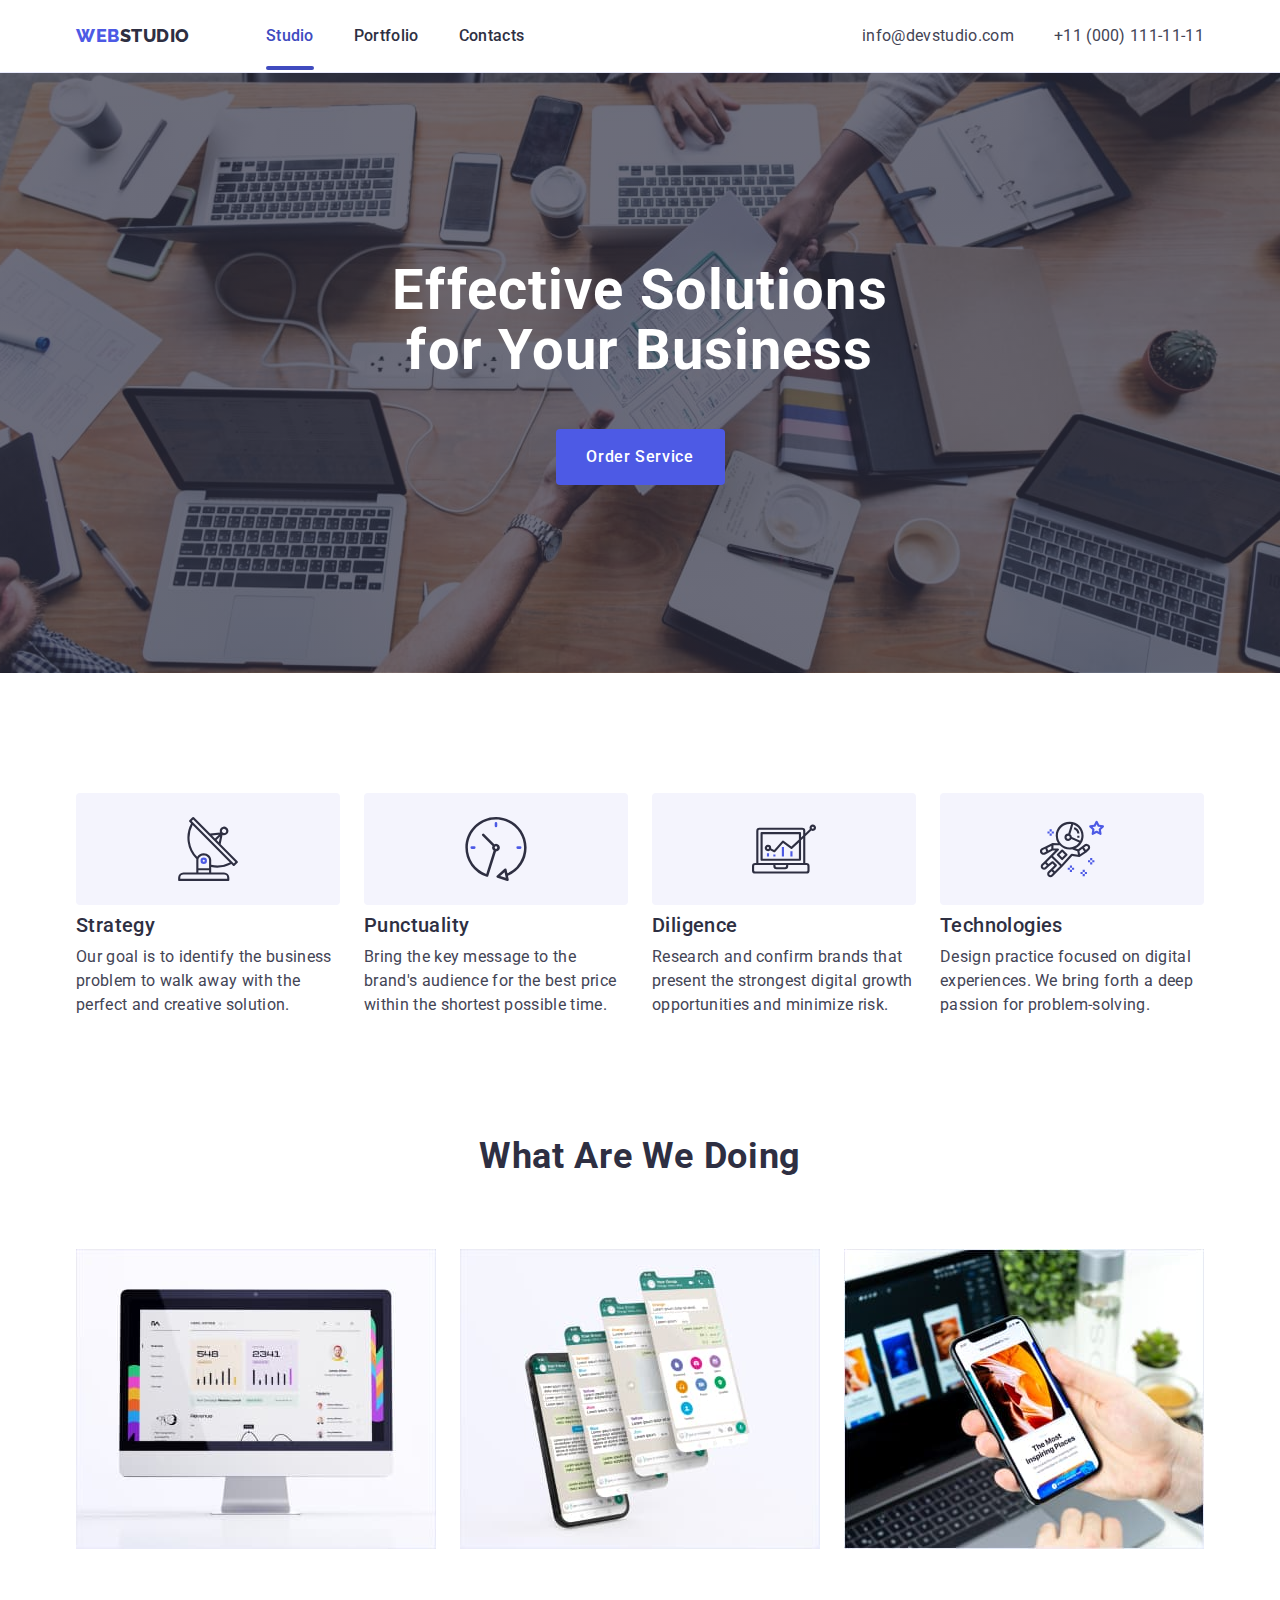
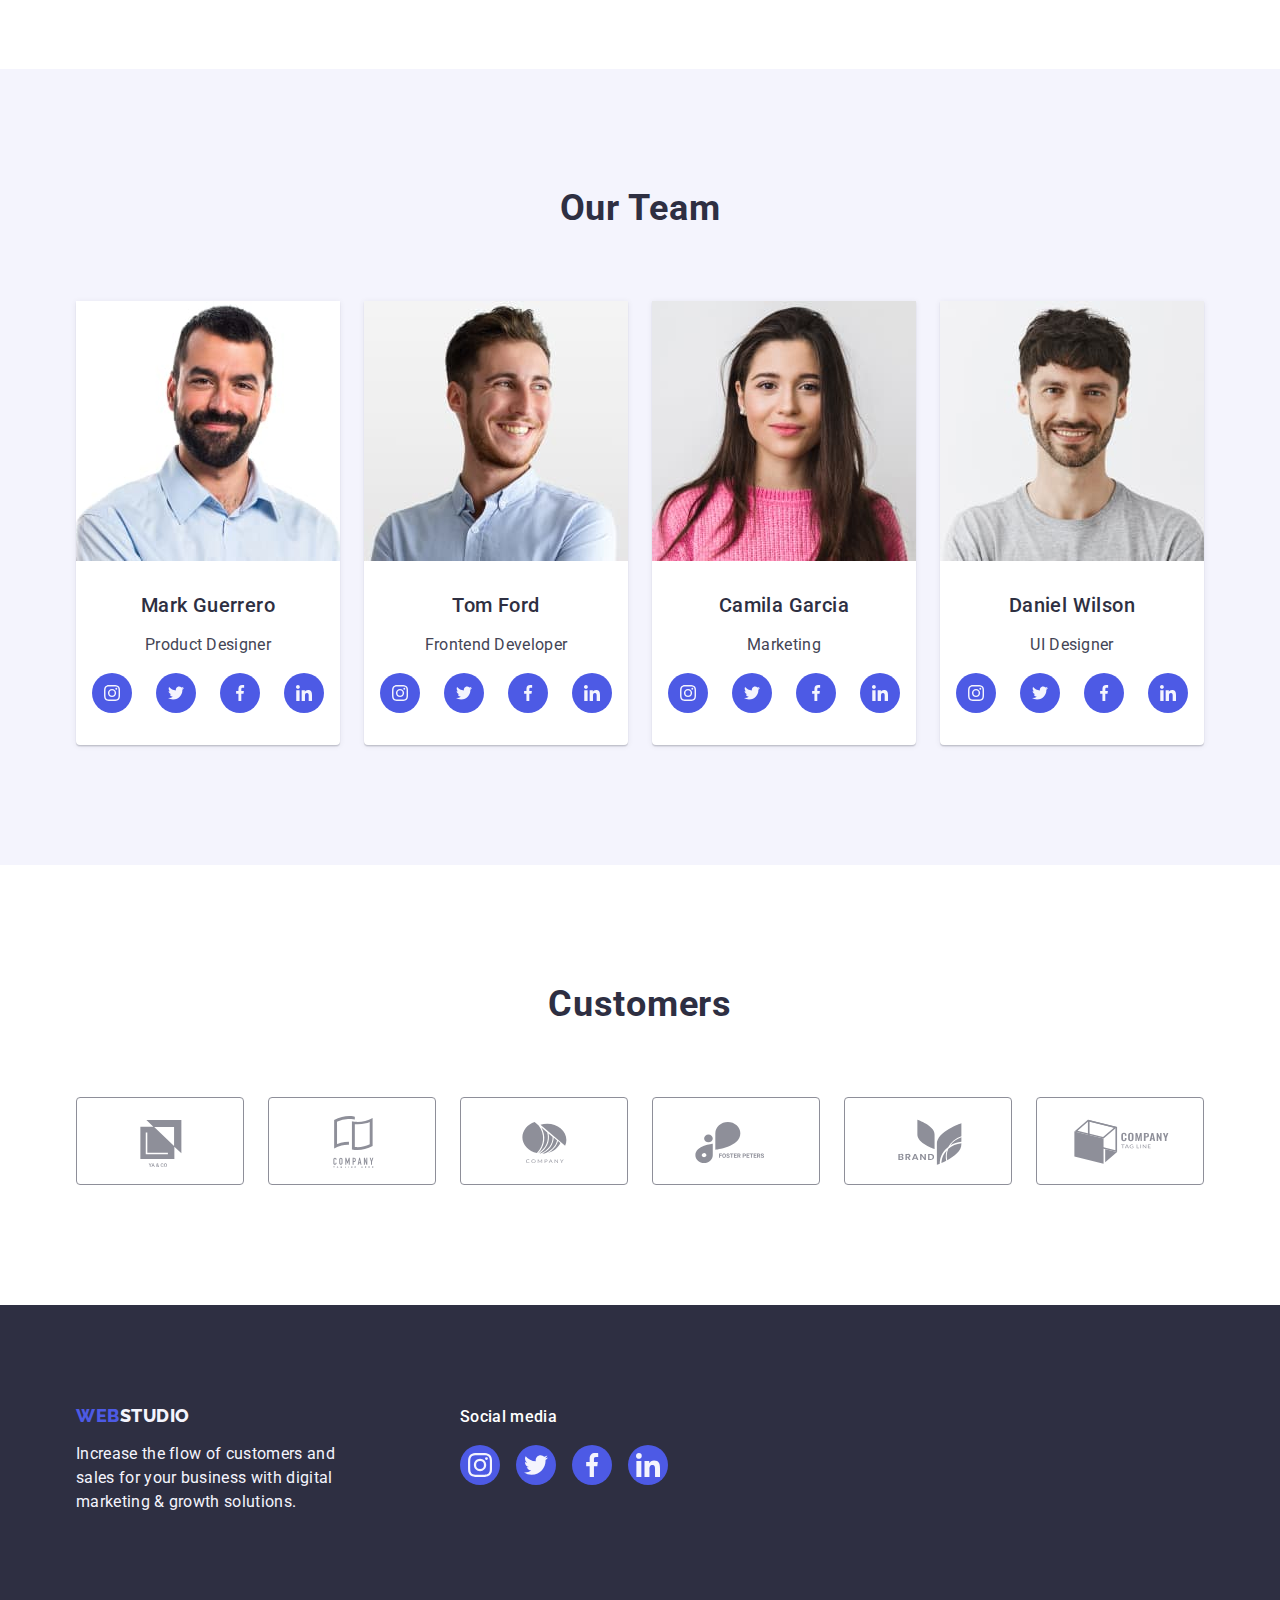
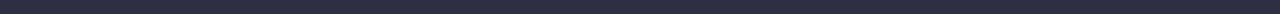
==== index.html @ d9ee6b5e "Initial commit" ====
<!DOCTYPE html>
<html lang="en">
  <head>
    <meta charset="UTF-8" />
    <meta name="viewport" content="width=device-width, initial-scale=1.0" />
    <title>WebStudio</title>
    <link rel="preconnect" href="https://fonts.googleapis.com" />
    <link rel="preconnect" href="https://fonts.gstatic.com" crossorigin />
    <link
      href="https://fonts.googleapis.com/css2?family=Raleway:wght@800&family=Roboto:wght@400;500;700;900&display=swap"
      rel="stylesheet"
    />
    <link
      rel="stylesheet"
      href="https://cdn.jsdelivr.net/npm/modern-normalize@2.0.0/modern-normalize.min.css"
    />
    <link rel="stylesheet" href="./css/styles.css" />
  </head>
  <body>
    <!-- HEADER -->
    <header class="header">
      <div class="header-container container">
        <nav class="navigation">
          <a class="logo link" href="./index.html"
            >Web<span class="logo-text-dark">Studio</span></a
          >
          <ul class="menu list">
            <li>
              <a class="menu-link current link" href="./index.html">Studio</a>
            </li>
            <li>
              <a class="menu-link link" href="./portfolio.html">Portfolio</a>
            </li>
            <li><a class="menu-link link" href="">Contacts</a></li>
          </ul>
        </nav>
        <address>
          <ul class="contacts-list list">
            <li>
              <a class="contacts-link link" href="mailto:info@devstudio.com"
                >info@devstudio.com</a
              >
            </li>
            <li>
              <a class="contacts-link link" href="tel:+110001111111"
                >+11 (000) 111-11-11</a
              >
            </li>
          </ul>
        </address>
      </div>
    </header>
    <main>
      <!-- HERO -->
      <section class="hero">
        <div class="hero-container container">
          <h1 class="main-title">Effective Solutions for Your Business</h1>
          <button class="main-button" type="button" data-modal-open>
            Order Service
          </button>
        </div>
      </section>
      <!-- BENEFITS -->
      <section class="benefits">
        <div class="container">
          <h2 class="visually-hidden">Our benefits</h2>
          <ul class="benefits-list list">
            <li class="benefits-item">
              <div class="benefits-item-icon">
                <svg width="64" height="64">
                  <use href="./images/icons.svg#icon-antenna"></use>
                </svg>
              </div>
              <h3 class="benefits-item-title list-title">Strategy</h3>
              <p class="list-text">
                Our goal is to identify the business problem to walk away with
                the perfect and creative solution.
              </p>
            </li>
            <li class="benefits-item">
              <div class="benefits-item-icon">
                <svg width="64" height="64">
                  <use href="./images/icons.svg#icon-clock"></use>
                </svg>
              </div>
              <h3 class="benefits-item-title list-title">Punctuality</h3>
              <p class="list-text">
                Bring the key message to the brand's audience for the best price
                within the shortest possible time.
              </p>
            </li>
            <li class="benefits-item">
              <div class="benefits-item-icon">
                <svg width="64" height="64">
                  <use href="./images/icons.svg#icon-diagram"></use>
                </svg>
              </div>
              <h3 class="benefits-item-title list-title">Diligence</h3>
              <p class="list-text">
                Research and confirm brands that present the strongest digital
                growth opportunities and minimize risk.
              </p>
            </li>
            <li class="benefits-item">
              <div class="benefits-item-icon">
                <svg width="64" height="64">
                  <use href="./images/icons.svg#icon-astronaut"></use>
                </svg>
              </div>
              <h3 class="benefits-item-title list-title">Technologies</h3>
              <p class="list-text">
                Design practice focused on digital experiences. We bring forth a
                deep passion for problem-solving.
              </p>
            </li>
          </ul>
        </div>
      </section>
      <!-- WHAT ARE WE DOING -->
      <section class="activities">
        <div class="container">
          <h2 class="section-title">What Are We Doing</h2>
          <ul class="activities-list list">
            <li class="activities-item">
              <img
                class="activities-img"
                src="./images/what-are-we-doing/img-1.jpg"
                alt="monitor"
                width="360"
                height="300"
              />
            </li>
            <li class="activities-item">
              <img
                class="activities-img"
                src="./images/what-are-we-doing/img-2.jpg"
                alt="smartphone with several screens"
                width="360"
                height="300"
              />
            </li>
            <li class="activities-item">
              <img
                class="activities-img"
                src="./images/what-are-we-doing/img-3.jpg"
                alt="smartphone in a man's hand"
                width="360"
                height="300"
              />
            </li>
          </ul>
        </div>
      </section>
      <!-- OUR TEAM -->
      <section class="team-section">
        <div class="container">
          <h2 class="section-title">Our Team</h2>
          <ul class="team-section-list list">
            <li class="team-card">
              <img
                class="team-card-img"
                src="./images/our-team/photo-mark.jpg"
                alt="photo of the product designer"
                width="264"
                height="260"
              />
              <div class="team-card-thumb">
                <h3 class="team-card-title list-title centered">
                  Mark Guerrero
                </h3>
                <p class="team-card-text list-text centered">
                  Product Designer
                </p>
                <ul class="social-icons-list list">
                  <li class="social-icons-item">
                    <a href="" class="social-icons-link" target="_blank">
                      <svg class="social-icon" width="16" height="16">
                        <use href="./images/icons.svg#icon-instagram"></use>
                      </svg>
                    </a>
                  </li>
                  <li class="social-icons-item">
                    <a href="" class="social-icons-link" target="_blank">
                      <svg class="social-icon" width="16" height="16">
                        <use href="./images/icons.svg#icon-twitter"></use>
                      </svg>
                    </a>
                  </li>
                  <li class="social-icons-item">
                    <a href="" class="social-icons-link" target="_blank">
                      <svg class="social-icon" width="16" height="16">
                        <use href="./images/icons.svg#icon-facebook"></use>
                      </svg>
                    </a>
                  </li>
                  <li class="social-icons-item">
                    <a href="" class="social-icons-link" target="_blank">
                      <svg class="social-icon" width="16" height="16">
                        <use href="./images/icons.svg#icon-linkedin"></use>
                      </svg>
                    </a>
                  </li>
                </ul>
              </div>
            </li>
            <li class="team-card">
              <img
                class="team-card-img"
                src="./images/our-team/photo-tom.jpg"
                alt="photo of the frontend developer"
                width="264"
                height="260"
              />
              <div class="team-card-thumb">
                <h3 class="team-card-title list-title centered">Tom Ford</h3>
                <p class="team-card-text list-text centered">
                  Frontend Developer
                </p>
                <ul class="social-icons-list list">
                  <li class="social-icons-item">
                    <a href="" class="social-icons-link" target="_blank">
                      <svg class="social-icon" width="16" height="16">
                        <use href="./images/icons.svg#icon-instagram"></use>
                      </svg>
                    </a>
                  </li>
                  <li class="social-icons-item">
                    <a href="" class="social-icons-link" target="_blank">
                      <svg class="social-icon" width="16" height="16">
                        <use href="./images/icons.svg#icon-twitter"></use>
                      </svg>
                    </a>
                  </li>
                  <li class="social-icons-item">
                    <a href="" class="social-icons-link" target="_blank">
                      <svg class="social-icon" width="16" height="16">
                        <use href="./images/icons.svg#icon-facebook"></use>
                      </svg>
                    </a>
                  </li>
                  <li class="social-icons-item">
                    <a href="" class="social-icons-link" target="_blank">
                      <svg class="social-icon" width="16" height="16">
                        <use href="./images/icons.svg#icon-linkedin"></use>
                      </svg>
                    </a>
                  </li>
                </ul>
              </div>
            </li>
            <li class="team-card">
              <img
                class="team-card-img"
                src="./images/our-team/photo-camila.jpg"
                alt="photo of the marketolog"
                width="264"
                height="260"
              />
              <div class="team-card-thumb">
                <h3 class="team-card-title list-title centered">
                  Camila Garcia
                </h3>
                <p class="team-card-text list-text centered">Marketing</p>
                <ul class="social-icons-list list">
                  <li class="social-icons-item">
                    <a href="" class="social-icons-link" target="_blank">
                      <svg class="social-icon" width="16" height="16">
                        <use href="./images/icons.svg#icon-instagram"></use>
                      </svg>
                    </a>
                  </li>
                  <li class="social-icons-item">
                    <a href="" class="social-icons-link" target="_blank">
                      <svg class="social-icon" width="16" height="16">
                        <use href="./images/icons.svg#icon-twitter"></use>
                      </svg>
                    </a>
                  </li>
                  <li class="social-icons-item">
                    <a href="" class="social-icons-link" target="_blank">
                      <svg class="social-icon" width="16" height="16">
                        <use href="./images/icons.svg#icon-facebook"></use>
                      </svg>
                    </a>
                  </li>
                  <li class="social-icons-item">
                    <a href="" class="social-icons-link" target="_blank">
                      <svg class="social-icon" width="16" height="16">
                        <use href="./images/icons.svg#icon-linkedin"></use>
                      </svg>
                    </a>
                  </li>
                </ul>
              </div>
            </li>
            <li class="team-card">
              <img
                class="team-card-img"
                src="./images/our-team/photo-daniel.jpg"
                alt="photo of the UI designer"
                width="264"
                height="260"
              />
              <div class="team-card-thumb">
                <h3 class="team-card-title list-title centered">
                  Daniel Wilson
                </h3>
                <p class="team-card-text list-text centered">UI Designer</p>
                <ul class="social-icons-list list">
                  <li class="social-icons-item">
                    <a href="" class="social-icons-link" target="_blank">
                      <svg class="social-icon" width="16" height="16">
                        <use href="./images/icons.svg#icon-instagram"></use>
                      </svg>
                    </a>
                  </li>
                  <li class="social-icons-item">
                    <a href="" class="social-icons-link" target="_blank">
                      <svg class="social-icon" width="16" height="16">
                        <use href="./images/icons.svg#icon-twitter"></use>
                      </svg>
                    </a>
                  </li>
                  <li class="social-icons-item">
                    <a href="" class="social-icons-link" target="_blank">
                      <svg class="social-icon" width="16" height="16">
                        <use href="./images/icons.svg#icon-facebook"></use>
                      </svg>
                    </a>
                  </li>
                  <li class="social-icons-item">
                    <a href="" class="social-icons-link" target="_blank">
                      <svg class="social-icon" width="16" height="16">
                        <use href="./images/icons.svg#icon-linkedin"></use>
                      </svg>
                    </a>
                  </li>
                </ul>
              </div>
            </li>
          </ul>
        </div>
      </section>
      <!-- CUSTOMERS-->
      <section class="customers">
        <div class="container">
          <h2 class="section-title">Customers</h2>
          <ul class="customers-list list">
            <li class="customer-item">
              <a href="" class="customer-link">
                <svg class="customer-icon" width="104" height="56">
                  <use href="./images/icons.svg#icon-logo-1"></use>
                </svg>
              </a>
            </li>
            <li class="customer-item">
              <a href="" class="customer-link">
                <svg class="customer-icon" width="104" height="56">
                  <use href="./images/icons.svg#icon-logo-2"></use>
                </svg>
              </a>
            </li>
            <li class="customer-item">
              <a href="" class="customer-link">
                <svg class="customer-icon" width="104" height="56">
                  <use href="./images/icons.svg#icon-logo-3"></use>
                </svg>
              </a>
            </li>
            <li class="customer-item">
              <a href="" class="customer-link">
                <svg class="customer-icon" width="104" height="56">
                  <use href="./images/icons.svg#icon-logo-4"></use>
                </svg>
              </a>
            </li>
            <li class="customer-item">
              <a href="" class="customer-link">
                <svg class="customer-icon" width="104" height="56">
                  <use href="./images/icons.svg#icon-logo-5"></use>
                </svg>
              </a>
            </li>
            <li class="customer-item">
              <a href="" class="customer-link">
                <svg class="customer-icon" width="104" height="56">
                  <use href="./images/icons.svg#icon-logo-6"></use>
                </svg>
              </a>
            </li>
          </ul>
        </div>
      </section>
    </main>
    <!-- FOOTER -->
    <footer class="footer">
      <div class="footer-container container">
        <div class="footer-left">
          <a class="footer-logo logo link" href="./index.html"
            >Web<span class="logo-text-light">Studio</span></a
          >
          <p class="list-text footer-text">
            Increase the flow of customers and sales for your business with
            digital marketing & growth solutions.
          </p>
        </div>
        <div class="footer-right">
          <p class="footer-socials-title">Social media</p>
          <ul class="footer-socials social-icons-list list">
            <li class="footer-social-item social-icons-item">
              <a
                class="footer-social-link social-icons-link"
                href=""
                target="_blank"
              >
                <svg class="social-icon" width="24" height="24">
                  <use href="./images/icons.svg#icon-instagram"></use>
                </svg>
              </a>
            </li>
            <li class="footer-social-item social-icons-item">
              <a
                class="footer-social-link social-icons-link"
                href=""
                target="_blank"
              >
                <svg class="social-icon" width="24" height="24">
                  <use href="./images/icons.svg#icon-twitter"></use>
                </svg>
              </a>
            </li>
            <li class="footer-social-item social-icons-item">
              <a
                class="footer-social-link social-icons-link"
                href=""
                target="_blank"
              >
                <svg class="social-icon" width="24" height="24">
                  <use href="./images/icons.svg#icon-facebook"></use>
                </svg>
              </a>
            </li>
            <li class="footer-social-item social-icons-item">
              <a
                class="footer-social-link social-icons-link"
                href=""
                target="_blank"
              >
                <svg class="social-icon" width="24" height="24">
                  <use href="./images/icons.svg#icon-linkedin"></use>
                </svg>
              </a>
            </li>
          </ul>
        </div>
      </div>
    </footer>
    <div class="backdrop is-hidden" data-modal>
      <div class="modal">
        <button type="button" class="button-close" data-modal-close>
          <svg
            class="icon"
            width="8"
            height="8"
            aria-label="Modal window close icon"
          >
            <use href="./images/icons.svg#icon-close"></use>
          </svg>
        </button>
      </div>
    </div>
    <script src="./js/modal.js"></script>
  </body>
</html>
---- css/styles.css ----
/* ============= VARIABLES ============= */
:root {
  --primary-brand: #4d5ae5;
  --pressed-state: #404bbf;
  --dark: #2e2f42;
  --success: #31d0aa;
  --text: #434455;
  --sublle-text: #8e8f99;
  --accent: #e7e9fc;
  --light: #f4f4fd;
  --modal-overlay: #2e2f4266;
  --hero-background: #2e2f42b3;
  --white-background: #ffffff;
  --modal-background: #fcfcfc;
  --transition-effect: 250ms cubic-bezier(0.4, 0, 0.2, 1);
}
/* ============= /VARIABLES ============= */

/* ============= COMMON STYLES ============= */
h1,
h2,
h3,
h4,
h5,
h6,
p {
  margin-top: 0;
  margin-bottom: 0;
}

ul,
ol {
  padding-left: 0;
  margin-top: 0;
  margin-bottom: 0;
}

img {
  display: block;
  max-width: 100%;
}

.list {
  list-style: none;
}

.link {
  text-decoration: none;
}

body {
  font-family: "Roboto", sans-serif;
  color: var(--text);
  background-color: var(--white-background);
}

.container {
  max-width: 1158px;
  padding: 0 15px;
  margin: 0 auto;
}

button {
  cursor: pointer;
}

.visually-hidden {
  position: absolute;
  width: 1px;
  height: 1px;
  margin: -1px;
  border: 0;
  padding: 0;
  white-space: nowrap;
  clip-path: inset(100%);
  clip: rect(0 0 0 0);
  overflow: hidden;
}
/* ============= /COMMON STYLES ============= */

/* ================ COMPONENTS ================ */
.section-title {
  margin-bottom: 72px;
  text-align: center;
  font-size: 36px;
  font-style: normal;
  line-height: 1.11;
  letter-spacing: 0.72px;
  text-transform: capitalize;
  color: var(--dark);
}

.list-title {
  font-size: 20px;
  font-weight: 500;
  line-height: 1.2;
  letter-spacing: 0.4px;
  text-transform: capitalize;
  color: var(--dark);
}

.list-text {
  font-size: 16px;
  line-height: 1.5;
  letter-spacing: 0.32px;
  color: var(--text);
}

.centered {
  text-align: center;
}
/* ================ /COMPONENTS ================ */

/* ============= PAGE HEADER ============= */
.header {
  background: var(--white-background);
  border-bottom: 1px solid var(--accent);
  box-shadow: 0px 1px 6px 0px rgba(46, 47, 66, 0.08),
    0px 1px 1px 0px rgba(46, 47, 66, 0.16),
    0px 2px 1px 0px rgba(46, 47, 66, 0.08);
}

.header-container {
  display: flex;
  justify-content: space-between;
}

.navigation {
  display: flex;
  justify-content: space-between;
  align-items: center;
}

.logo {
  margin-right: 76px;
  font-family: Raleway, sans-serif;
  font-size: 18px;
  font-weight: 800;
  line-height: 1.17;
  letter-spacing: 0.54px;
  text-transform: uppercase;
  color: var(--primary-brand);
}

.logo-text-dark {
  color: var(--dark);
}

.logo-text-light {
  color: var(--light);
}

.menu {
  display: flex;
  justify-content: space-between;
  align-items: center;
  gap: 40px;
}

.menu-link {
  padding-top: 24px;
  padding-bottom: 24px;
  font-size: 16px;
  font-weight: 500;
  line-height: 1.5;
  letter-spacing: 0.32px;
  color: var(--dark);
  transition: color var(--transition-effect);
}

.menu-link:hover,
.menu-link:focus {
  color: var(--pressed-state);
}

.contacts-list {
  display: flex;
  justify-content: space-between;
  align-items: center;
  gap: 40px;
  font-style: normal;
}

.contacts-link {
  display: inline-block;
  padding: 24px 0;
  font-size: 16px;
  line-height: 1.5;
  letter-spacing: 0.32px;
  color: var(--text);
  transition: color var(--transition-effect);
}

.contacts-link:hover,
.contacts-link:focus {
  color: var(--pressed-state);
}

.current {
  position: relative;
  color: var(--pressed-state);
}

.current::after {
  position: absolute;
  left: 0;
  bottom: -1px;
  content: "";
  width: 100%;
  height: 4px;
  background-color: var(--pressed-state);
  border-radius: 2px;
}
/* ============= /PAGE HEADER ============= */

/* ================ HERO ================ */
.hero {
  max-width: 1440px;
  padding-top: 188px;
  padding-bottom: 188px;
  background-image: linear-gradient(
      rgba(46, 47, 66, 0.7),
      rgba(46, 47, 66, 0.7)
    ),
    url("../images/hero/background-img.jpg");
  background-repeat: no-repeat;
  background-position: center;
  background-size: cover;
}

.hero-container {
  display: flex;
  flex-direction: column;
  align-items: center;
  gap: 48px;
}

.main-title {
  max-width: 496px;
  text-align: center;
  font-size: 56px;
  line-height: 1.07;
  letter-spacing: 1.12px;
  color: var(--white-background);
}

.main-button {
  min-width: 169px;
  height: 56px;
  font-family: "Roboto", sans-serif;
  font-size: 16px;
  font-weight: 500;
  line-height: 1.5;
  letter-spacing: 0.64px;
  color: var(--white-background);
  background-color: var(--primary-brand);
  border: none;
  border-radius: 4px;
  transition: background-color var(--transition-effect);
}

.main-button:hover,
.main-button:focus {
  background-color: var(--pressed-state);
}
/* ================ /HERO ================ */

/* ================ BENEFITS ================ */
.benefits {
  padding-top: 120px;
  padding-bottom: 120px;
}

.benefits-list {
  display: flex;
  justify-content: space-between;
  gap: 24px;
}

.benefits-item {
  flex-basis: calc((100% - 72px) / 4);
}

.benefits-item-icon {
  display: flex;
  align-items: center;
  justify-content: center;
  height: 112px;
  margin-bottom: 8px;
  border-radius: 4px;
  background: var(--light);
}

.benefits-item-title {
  margin-bottom: 8px;
}
/* ================ /BENEFITS ================ */

/* ================ WHAT ARE WE DOING ================ */
.activities {
  padding-bottom: 120px;
}

.activities-list {
  display: flex;
  gap: 24px;
}

.activities-item {
  flex-basis: calc((100% - 48px) / 3);
}
.activities-img {
  width: 100%;
  height: 100%;
  object-fit: cover;
}
/* ================ /WHAT ARE WE DOING ================ */

/* ================ TEAM ================ */
.team-section {
  padding-top: 120px;
  padding-bottom: 120px;
  background-color: var(--light);
}

.team-section-list {
  display: flex;
  justify-content: space-between;
  align-items: center;
  gap: 24px;
}

.team-card {
  display: inline-flex;
  flex-direction: column;
  justify-content: center;
  align-items: center;
  flex-basis: calc((100% - 72px) / 4);
  background: var(--white-background);
  border-radius: 0px 0px 4px 4px;
  box-shadow: 0px 2px 1px 0px rgba(46, 47, 66, 0.08),
    0px 1px 1px 0px rgba(46, 47, 66, 0.16),
    0px 1px 6px 0px rgba(46, 47, 66, 0.08);
}

.team-card-img {
  width: 100%;
  height: 100%;
  object-fit: cover;
}

.team-card-thumb {
  display: flex;
  justify-content: center;
  align-items: center;
  flex-direction: column;
  gap: 8px;
  width: 232px;
  padding: 32px 0;
}

.team-card-title {
  margin-bottom: 8px;
}

.team-card-text {
  margin-bottom: 8px;
}

.social-icons-list {
  display: flex;
  justify-content: center;
  gap: 24px;
}

.social-icons-item {
  flex-basis: calc((100% - 72px) / 4);
  width: 40px;
  height: 40px;
}

.social-icons-link {
  display: flex;
  justify-content: center;
  align-items: center;
  width: 100%;
  height: 100%;
  background-color: var(--primary-brand);
  border-radius: 50%;
  transition: background-color var(--transition-effect);
}

.team-card:hover .social-icons-link,
.team-card:focus .social-icons-link {
  background-color: var(--pressed-state);
}

.social-icons-link:hover,
.social-icons-link:focus {
  background-color: var(--pressed-state);
}

.social-icon {
  fill: var(--light);
}
/* ================ /TEAM ================ */

/* ================ CUSTOMERS ================ */

.customers {
  padding-top: 120px;
  padding-bottom: 120px;
}

.customers-list {
  display: flex;
  flex-wrap: wrap;
  gap: 24px;
}
.customer-item {
  flex-basis: calc((100% - 120px) / 6);
  width: 168px;
  height: 88px;
}

.customer-link {
  display: flex;
  justify-content: center;
  align-items: center;
  width: 100%;
  height: 100%;
  color: var(--sublle-text);
  border: 1px solid var(--sublle-text);
  border-radius: 4px;
  transition: border-color var(--transition-effect),
    color var(--transition-effect);
}

.customer-icon {
  fill: currentColor;
  transition: fill var(--transition-effect);
}

.customer-link:hover,
.customer-link:focus {
  border-color: var(--pressed-state);
  color: var(--pressed-state);
}

.customer-item:hover .customer-icon,
.customer-item:focus .customer-icon {
  fill: currentColor;
}
/* ================ /CUSTOMERS ================ */

/* ================ FOOTER ================ */
.footer {
  padding: 100px 0;
  background-color: var(--dark);
}

.footer-container {
  display: flex;
  align-items: baseline;
}

.footer-left {
  width: 264px;
  margin-right: 120px;
}

.footer-logo {
  display: inline-block;
  margin-bottom: 16px;
}

.footer-text {
  color: var(--light);
}

.footer-right {
  width: 208px;
}

.footer-socials-title {
  margin-bottom: 16px;
  font-size: 16px;
  font-weight: 500;
  line-height: 1.5;
  letter-spacing: 0.32px;
  color: var(--white-background);
}

.footer-socials {
  gap: 16px;
}

.footer-social-item {
  flex-basis: calc((100% - 48px) / 4);
}

.footer-social-link:hover,
.footer-social-link:focus {
  background-color: var(--success);
}
/* ================ /FOOTER ================ */

/* ================ PORTFOLIO ================ */
.portfolio {
  padding-top: 96px;
  padding-bottom: 120px;
}

.filter-list {
  display: flex;
  justify-content: center;
  gap: 24px;
  margin-bottom: 72px;
}

.filter-button {
  padding: 12px 24px;
  font-family: "Roboto", sans-serif;
  text-align: center;
  font-size: 16px;
  font-weight: 500;
  line-height: 1.5;
  letter-spacing: 0.64px;
  color: var(--primary-brand);
  background-color: var(--light);
  border: 1px solid var(--accent);
  border-radius: 4px;
  transition: border-color var(--transition-effect),
    background-color var(--transition-effect), color var(--transition-effect),
    box-shadow var(--transition-effect);
}

.filter-button:hover,
.filter-button:focus {
  color: var(--white-background);
  background-color: var(--pressed-state);
  border-color: transparent;
  box-shadow: 0px 2px 2px 0px rgba(0, 0, 0, 0.12),
    0px 2px 1px 0px rgba(0, 0, 0, 0.08), 0px 3px 1px 0px rgba(0, 0, 0, 0.1);
}

.projects-list {
  display: flex;
  justify-content: space-between;
  align-items: center;
  flex-wrap: wrap;
  column-gap: 24px;
  row-gap: 48px;
}

.project-card {
  width: calc((100% - 48px) / 3);
  background: var(--white-background);
  transform: box-shadow var(--transition-effect);
}

.project-card-link {
  display: block;
  transition: box-shadow var(--transition-effect);
}

.project-card-img {
  width: 100%;
  height: 100%;
  object-fit: cover;
}

.project-card-img-thumb {
  position: relative;
  overflow: hidden;
}

.card-overlay {
  position: absolute;
  top: 0;
  left: 0;
  width: 100%;
  height: 100%;
  padding: 40px 32px;
  font-size: 16px;
  line-height: 1.5;
  letter-spacing: 0.32px;
  color: var(--light);
  background-color: var(--primary-brand);
  transform: translateY(100%);
  transition: transform var(--transition-effect);
}

.project-card-link:hover .card-overlay,
.project-card-link:focus .card-overlay {
  transform: translateY(0%);
}

.project-card-thumb {
  padding: 32px 16px;
  border: 1px solid var(--accent);
  border-top: none;
  transition: border var(--transition-effect);
}

.project-card-title {
  margin-bottom: 8px;
}

.project-card-link:hover,
.project-card-link:focus {
  box-shadow: 0px 2px 1px 0px rgba(46, 47, 66, 0.08),
    0px 1px 1px 0px rgba(46, 47, 66, 0.16),
    0px 1px 6px 0px rgba(46, 47, 66, 0.08);
}

.project-card:hover .project-card-thumb,
.project-card:focus .project-card-thumb {
  border: 1px solid var(--light);
  border-top: none;
}

/* ================ /PORTFOLIO ================ */

/* ================ MODAL ================ */
.backdrop {
  position: fixed;
  top: 0;
  left: 0;
  opacity: 1;
  width: 100%;
  height: 100%;
  background-color: var(--modal-overlay);
  transition: opacity var(--transition-effect),
    visibility var(--transition-effect);
}

.modal {
  position: absolute;
  top: 50%;
  left: 50%;
  transform: translate(-50%, -50%);
  width: 408px;
  min-height: 584px;
  background-color: var(--modal-background);
  border-radius: 4px;
  box-shadow: 0px 2px 1px 0px rgba(0, 0, 0, 0.2),
    0px 1px 3px 0px rgba(0, 0, 0, 0.12), 0px 1px 1px 0px rgba(0, 0, 0, 0.14);
  transition: transform var(--transition-effect);
}

.button-close {
  position: absolute;
  top: 24px;
  right: 24px;
  display: flex;
  justify-content: center;
  align-items: center;
  width: 24px;
  height: 24px;
  padding: 0;
  border-radius: 50%;
  border: 1px solid rgba(0, 0, 0, 0.1);
  background-color: var(--accent);
  transition: background-color var(--transition-effect),
    border var(--transition-effect);
}

.button-close .icon {
  fill: var(--dark);
  transition: fill var(--transition-effect);
}

.button-close:hover,
.button-close:focus {
  border: none;
  background-color: var(--pressed-state);
}

.button-close:hover .icon,
.button-close:focus .icon {
  fill: var(--white-background);
}

.is-hidden {
  opacity: 0;
  visibility: hidden;
  pointer-events: none;
}

.is-hidden .modal {
  transform: translate(-50%, -50%);
}
/* ================ /MODAL ================ */
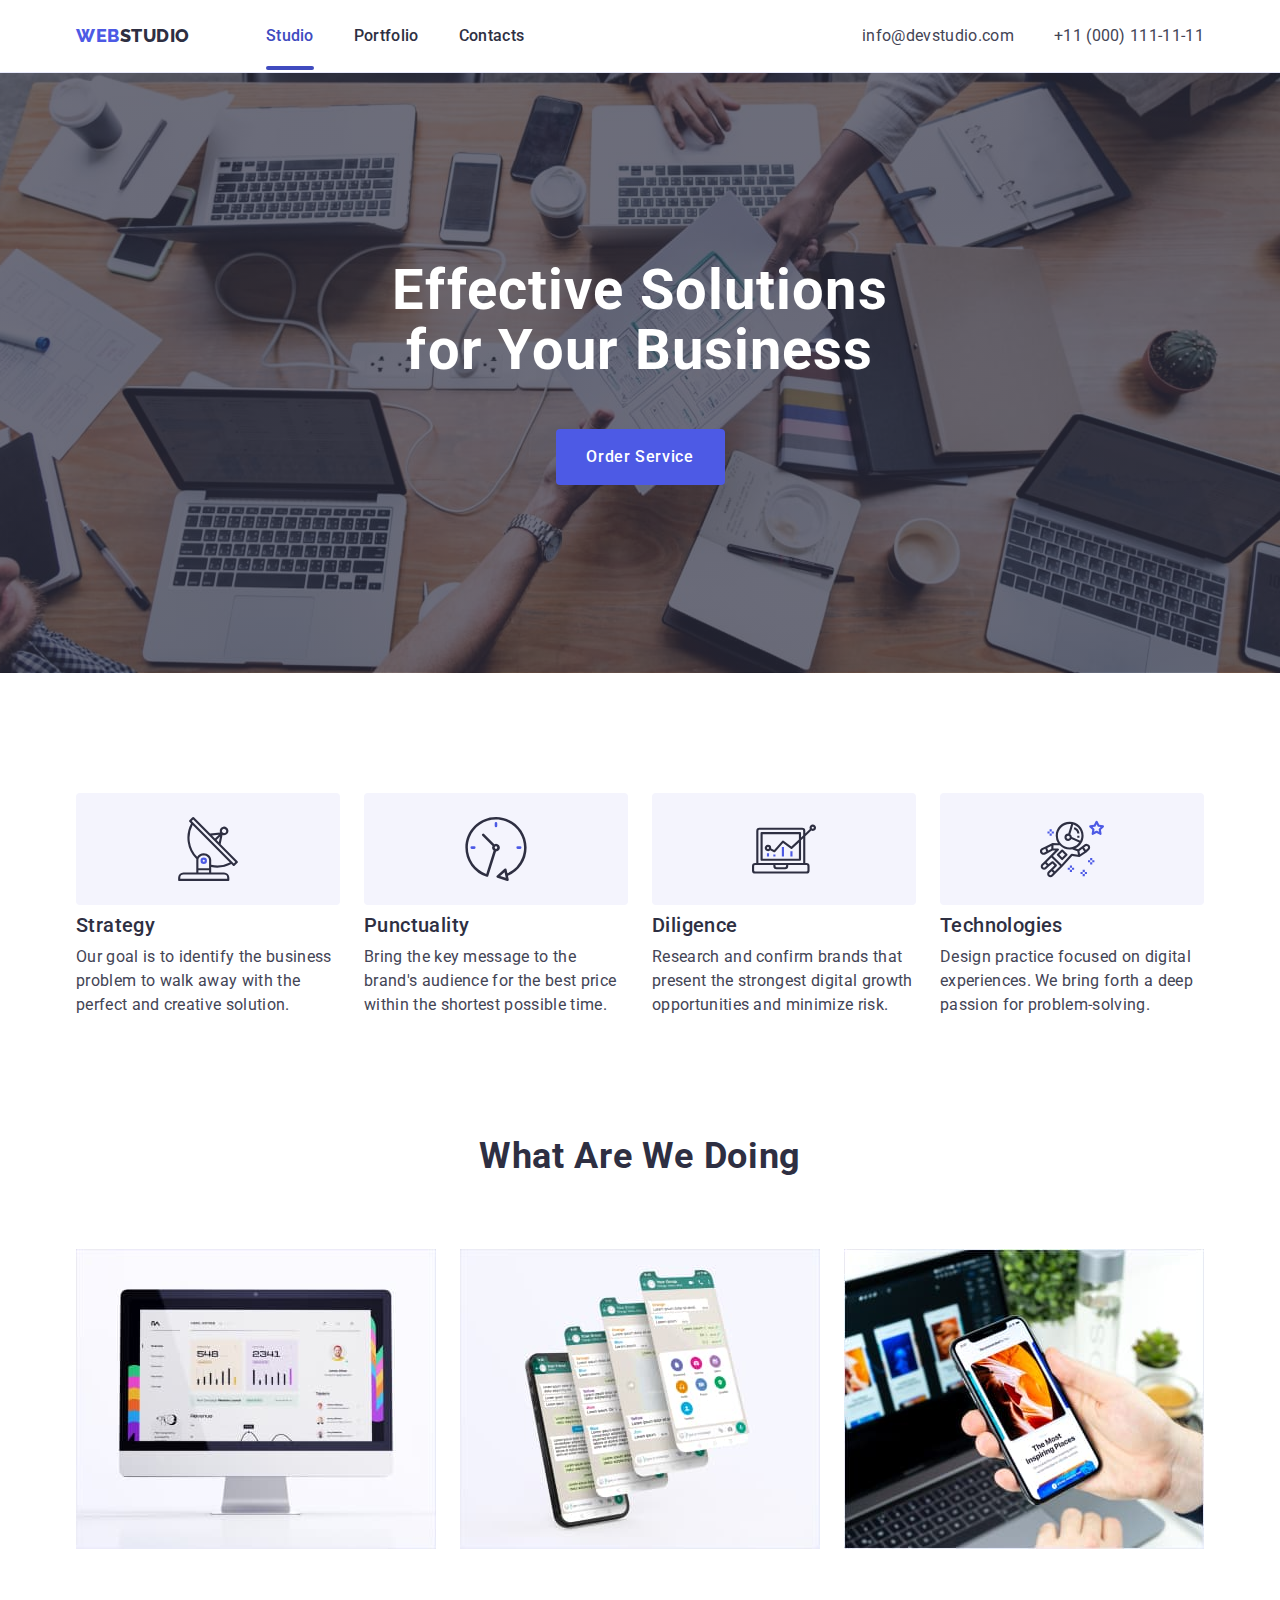
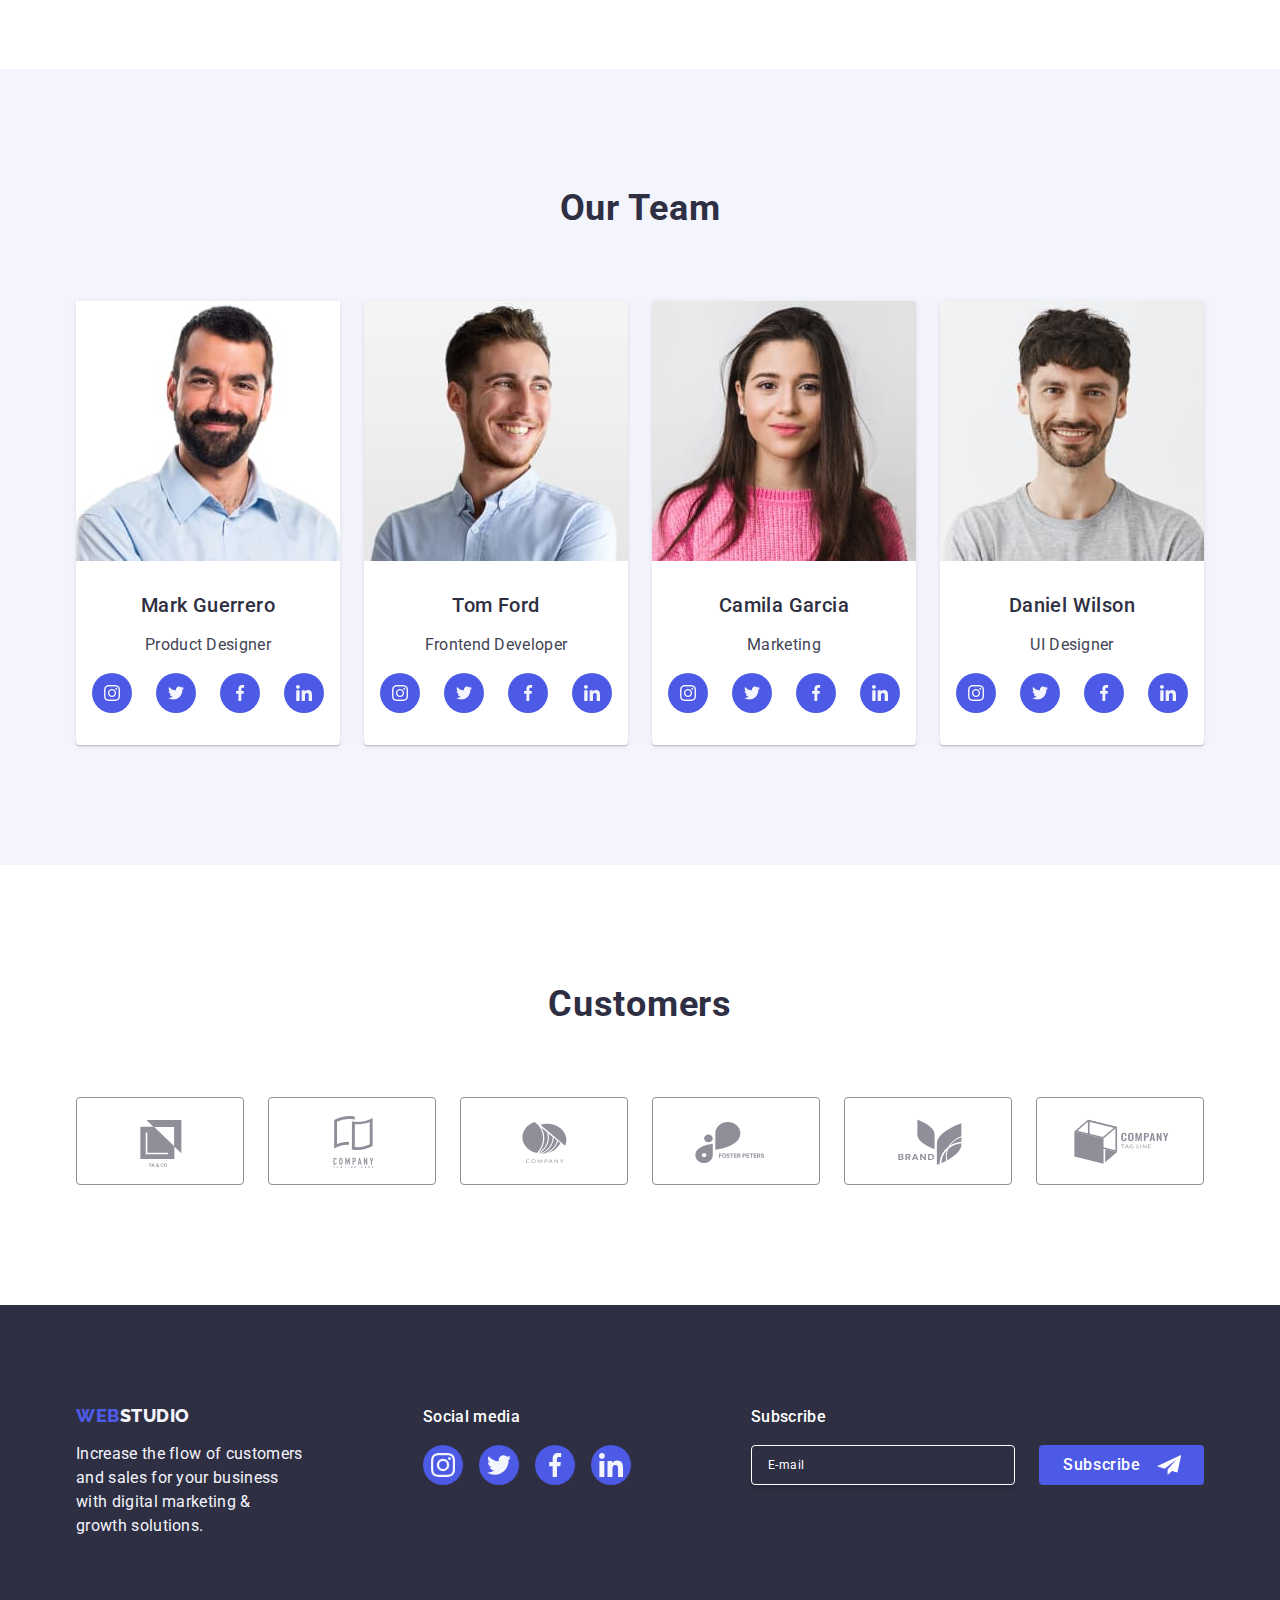
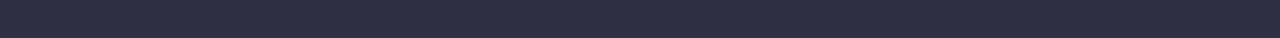
==== commit b1bfd37b: "changes done" ====
--- a/index.html
+++ b/index.html
@@ -404,8 +404,8 @@
             digital marketing & growth solutions.
           </p>
         </div>
-        <div class="footer-right">
-          <p class="footer-socials-title">Social media</p>
+        <div class="footer-center">
+          <p class="footer-paragraph-title">Social media</p>
           <ul class="footer-socials social-icons-list list">
             <li class="footer-social-item social-icons-item">
               <a
@@ -453,20 +453,83 @@
             </li>
           </ul>
         </div>
+        <div class="footer-right">
+          <p class="footer-paragraph-title">Subscribe</p>
+          <form class="footer-form">
+            <input
+              class="footer-mail"
+              type="email"
+              name="user-mail"
+              placeholder="E-mail"
+            />
+            <button type="submit" class="footer-button main-button">
+              Subscribe
+              <svg class="footer-icon" width="24" height="24">
+                <use href="./images/icons.svg#icon-send"></use>
+              </svg>
+            </button>
+          </form>
+        </div>
       </div>
     </footer>
+    <!-- MODAL -->
     <div class="backdrop is-hidden" data-modal>
       <div class="modal">
         <button type="button" class="button-close" data-modal-close>
-          <svg
-            class="icon"
-            width="8"
-            height="8"
-            aria-label="Modal window close icon"
-          >
+          <svg class="modal-close-icon" width="8" height="8">
             <use href="./images/icons.svg#icon-close"></use>
           </svg>
         </button>
+        <p class="modal-title">Leave your contacts and we will call you back</p>
+        <form class="form">
+          <label class="form-input-field">
+            <p class="form-label">Name</p>
+            <div class="form-input-thumb">
+              <input type="text" class="form-input" name="user-name" />
+              <svg class="form-icon" width="18" height="18">
+                <use href="./images/icons.svg#icon-person"></use>
+              </svg>
+            </div>
+          </label>
+          <label class="form-input-field">
+            <p class="form-label">Phone</p>
+            <div class="form-input-thumb">
+              <input type="tel" class="form-input" name="user-phone" />
+              <svg class="form-icon" width="18" height="24">
+                <use href="./images/icons.svg#icon-phone"></use>
+              </svg>
+            </div>
+          </label>
+          <label class="form-input-field">
+            <p class="form-label">Email</p>
+            <div class="form-input-thumb">
+              <input type="email" class="form-input" name="user-email" />
+              <svg class="form-icon" width="18" height="24">
+                <use href="./images/icons.svg#icon-email"></use>
+              </svg>
+            </div>
+          </label>
+          <label class="form-textarea-field">
+            <p class="form-label">Comment</p>
+            <textarea
+              class="form-textarea"
+              name="user-comment"
+              rows="6"
+              placeholder="Text input"
+            ></textarea>
+          </label>
+          <label class="form-checkbox-field">
+            <input class="checkbox" type="checkbox" name="confirm" required />
+            <svg class="checkbox-icon" width="16" height="16">
+              <use href="./images/icons.svg#icon-check"></use>
+            </svg>
+            <span class="checkbox-text">
+              I accept the terms and conditions of the
+              <a href="" class="form-checkbox-link"> Privacy Policy</a>
+            </span>
+          </label>
+          <button type="submit" class="form-button main-button">Send</button>
+        </form>
       </div>
     </div>
     <script src="./js/modal.js"></script>
--- a/css/styles.css
+++ b/css/styles.css
@@ -478,11 +478,12 @@
   color: var(--light);
 }
 
-.footer-right {
+.footer-center {
   width: 208px;
-}
-
-.footer-socials-title {
+  margin-right: 120px;
+}
+
+.footer-paragraph-title {
   margin-bottom: 16px;
   font-size: 16px;
   font-weight: 500;
@@ -503,6 +504,50 @@
 .footer-social-link:focus {
   background-color: var(--success);
 }
+
+.footer-form {
+  display: flex;
+  gap: 24px;
+}
+
+.footer-mail {
+  padding: 8px 16px;
+  background-color: transparent;
+  width: 264px;
+  height: 40px;
+  font-size: 12px;
+  line-height: 2;
+  letter-spacing: 0.48px;
+  color: var(--white-background);
+  border-radius: 4px;
+  border: 1px solid var(--white-background);
+  box-shadow: 0px 4px 4px 0px rgba(0, 0, 0, 0.15);
+}
+
+.footer-mail::placeholder {
+  color: var(--white-background);
+  font-size: 12px;
+  line-height: 2;
+  letter-spacing: 0.48px;
+}
+
+.footer-mail:focus {
+  outline: none;
+}
+
+.footer-button {
+  display: flex;
+  align-items: center;
+  gap: 16px;
+  min-width: 165px;
+  height: 40px;
+  padding-left: 24px;
+}
+
+.footer-icon {
+  fill: var(--white-background);
+}
+
 /* ================ /FOOTER ================ */
 
 /* ================ PORTFOLIO ================ */
@@ -642,6 +687,8 @@
   transform: translate(-50%, -50%);
   width: 408px;
   min-height: 584px;
+  padding-top: 72px;
+  padding-bottom: 24px;
   background-color: var(--modal-background);
   border-radius: 4px;
   box-shadow: 0px 2px 1px 0px rgba(0, 0, 0, 0.2),
@@ -666,7 +713,7 @@
     border var(--transition-effect);
 }
 
-.button-close .icon {
+.modal-close-icon {
   fill: var(--dark);
   transition: fill var(--transition-effect);
 }
@@ -677,8 +724,8 @@
   background-color: var(--pressed-state);
 }
 
-.button-close:hover .icon,
-.button-close:focus .icon {
+.button-close:hover .modal-close-icon,
+.button-close:focus .modal-close-icon {
   fill: var(--white-background);
 }
 
@@ -691,4 +738,133 @@
 .is-hidden .modal {
   transform: translate(-50%, -50%);
 }
+
+.modal-title {
+  margin-bottom: 16px;
+  text-align: center;
+  font-size: 16px;
+  font-weight: 500;
+  line-height: 1.5;
+  letter-spacing: 0.32px;
+  color: var(--dark);
+}
+
+/* Form */
+.form {
+  max-width: 360px;
+  margin: 0 auto;
+}
+
+.form-label {
+  margin-bottom: 4px;
+  font-size: 12px;
+  line-height: 1.17;
+  letter-spacing: 0.48px;
+  color: var(--sublle-text);
+}
+
+.form-input-thumb {
+  position: relative;
+  margin-bottom: 8px;
+}
+
+.form-input {
+  width: 100%;
+  height: 40px;
+  padding-left: 38px;
+  border-radius: 4px;
+  border: 1px solid var(--modal-overlay);
+  transition: border-color var(--transition-effect);
+}
+
+.form-input:focus {
+  border-color: var(--primary-brand);
+  outline-color: transparent;
+  outline-offset: 4px;
+}
+
+.form-icon {
+  position: absolute;
+  top: 50%;
+  left: 16px;
+  transform: translateY(-50%);
+  fill: var(--dark);
+  transition: fill var(--transition-effect);
+}
+
+.form-input-field:focus-within .form-icon {
+  fill: var(--primary-brand);
+}
+
+/* Textarea */
+.form-textarea-field {
+  display: block;
+  margin-bottom: 16px;
+}
+
+.form-textarea {
+  padding: 8px 16px;
+  resize: none;
+  height: 120px;
+  width: 100%;
+  border-radius: 4px;
+  border: 1px solid var(--modal-overlay);
+  transition: border-color var(--transition-effect);
+}
+
+.form-textarea::placeholder {
+  font-size: 12px;
+  line-height: 1.17;
+  letter-spacing: 0.48px;
+  color: var(--modal-overlay);
+}
+
+.form-textarea:focus {
+  border-color: var(--primary-brand);
+  outline-color: transparent;
+  outline-offset: 4px;
+}
+
+/* Checkbox */
+.form-checkbox-field {
+  display: flex;
+  align-items: center;
+  margin-bottom: 24px;
+  color: var(--sublle-text);
+  font-size: 12px;
+  line-height: 1.17;
+  letter-spacing: 0.48px;
+}
+
+.checkbox {
+  position: absolute;
+  appearance: none;
+}
+
+.checkbox-icon {
+  fill: transparent;
+  margin-right: 8px;
+  padding: 3px;
+  border-radius: 2px;
+  border: 1px solid var(--modal-overlay);
+  cursor: pointer;
+  transition: fill var(--transition-effect),
+    background-color var(--transition-effect),
+    border-color var(--transition-effect);
+}
+
+.checkbox:checked + .checkbox-icon {
+  fill: var(--light);
+  background-color: var(--pressed-state);
+  border-color: transparent;
+}
+
+.form-checkbox-link {
+  color: var(--primary-brand);
+}
+
+.form-button {
+  display: block;
+  margin: 0 auto;
+}
 /* ================ /MODAL ================ */
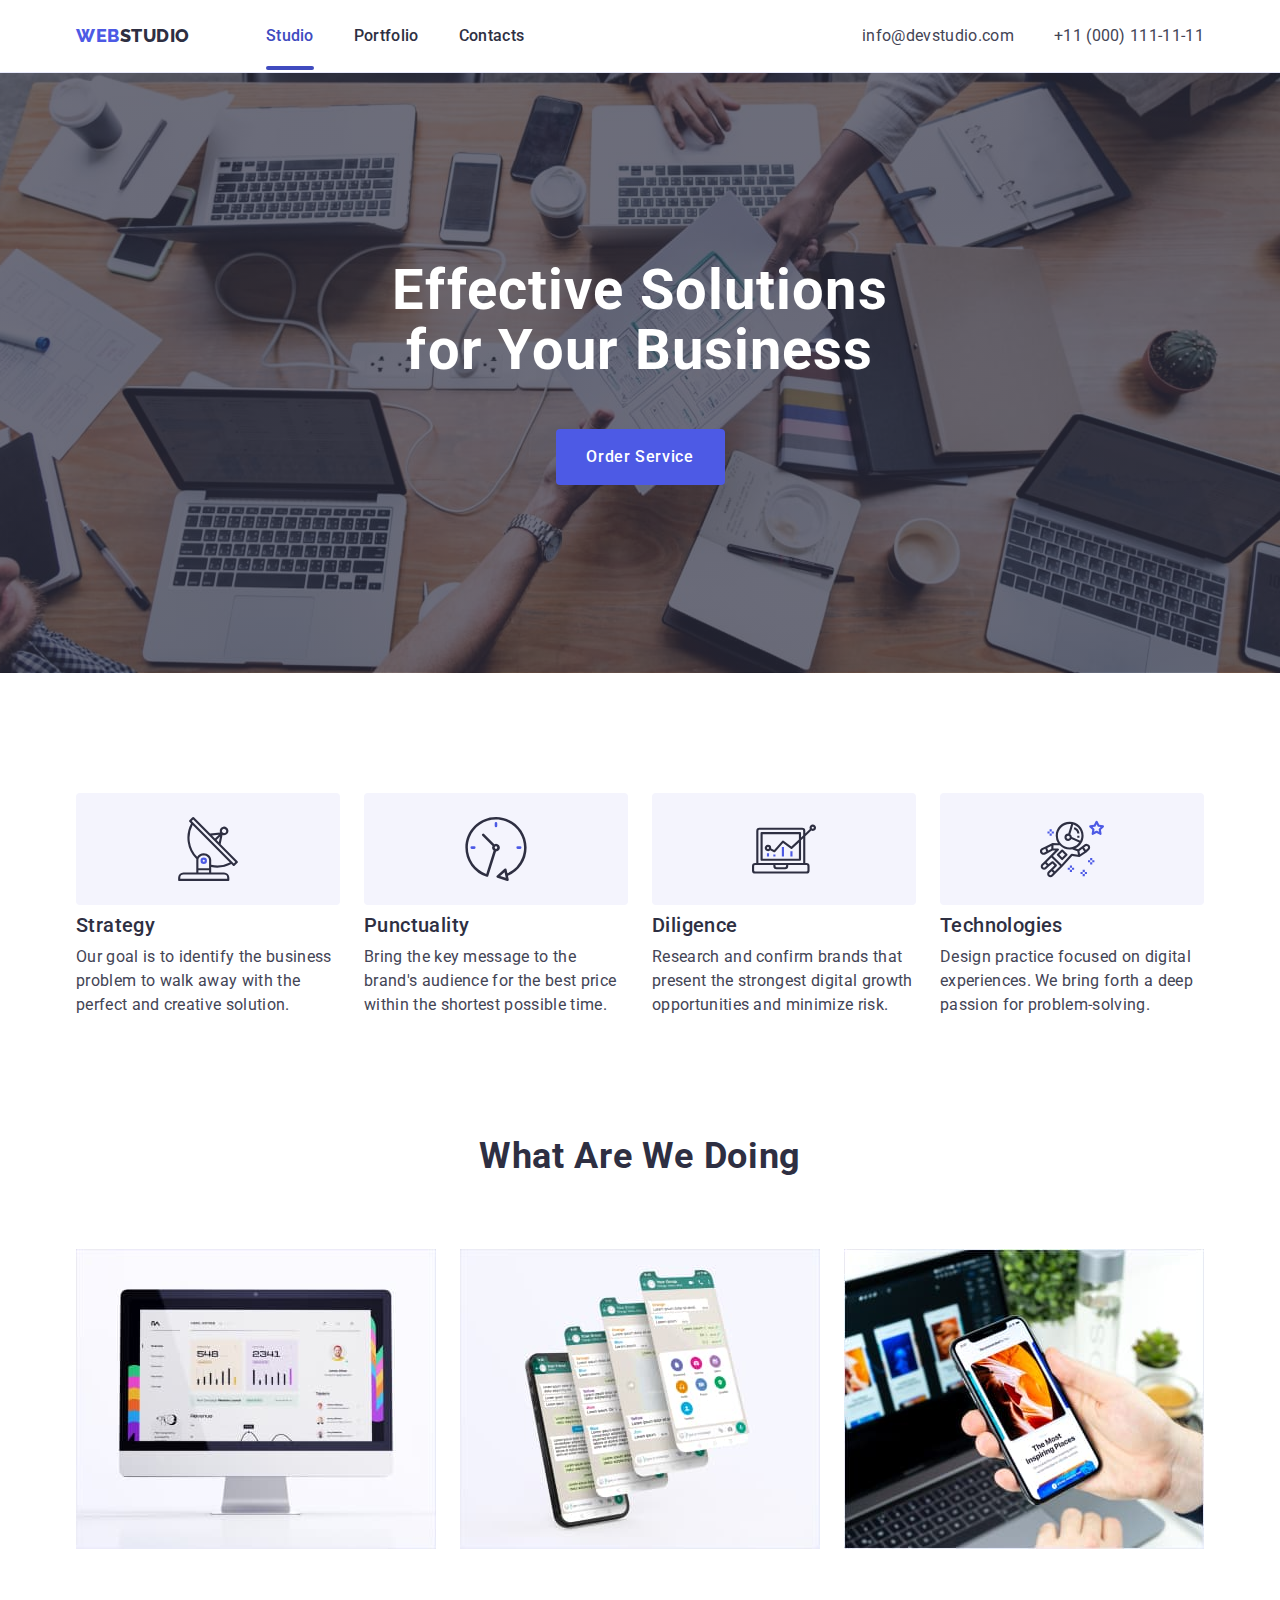
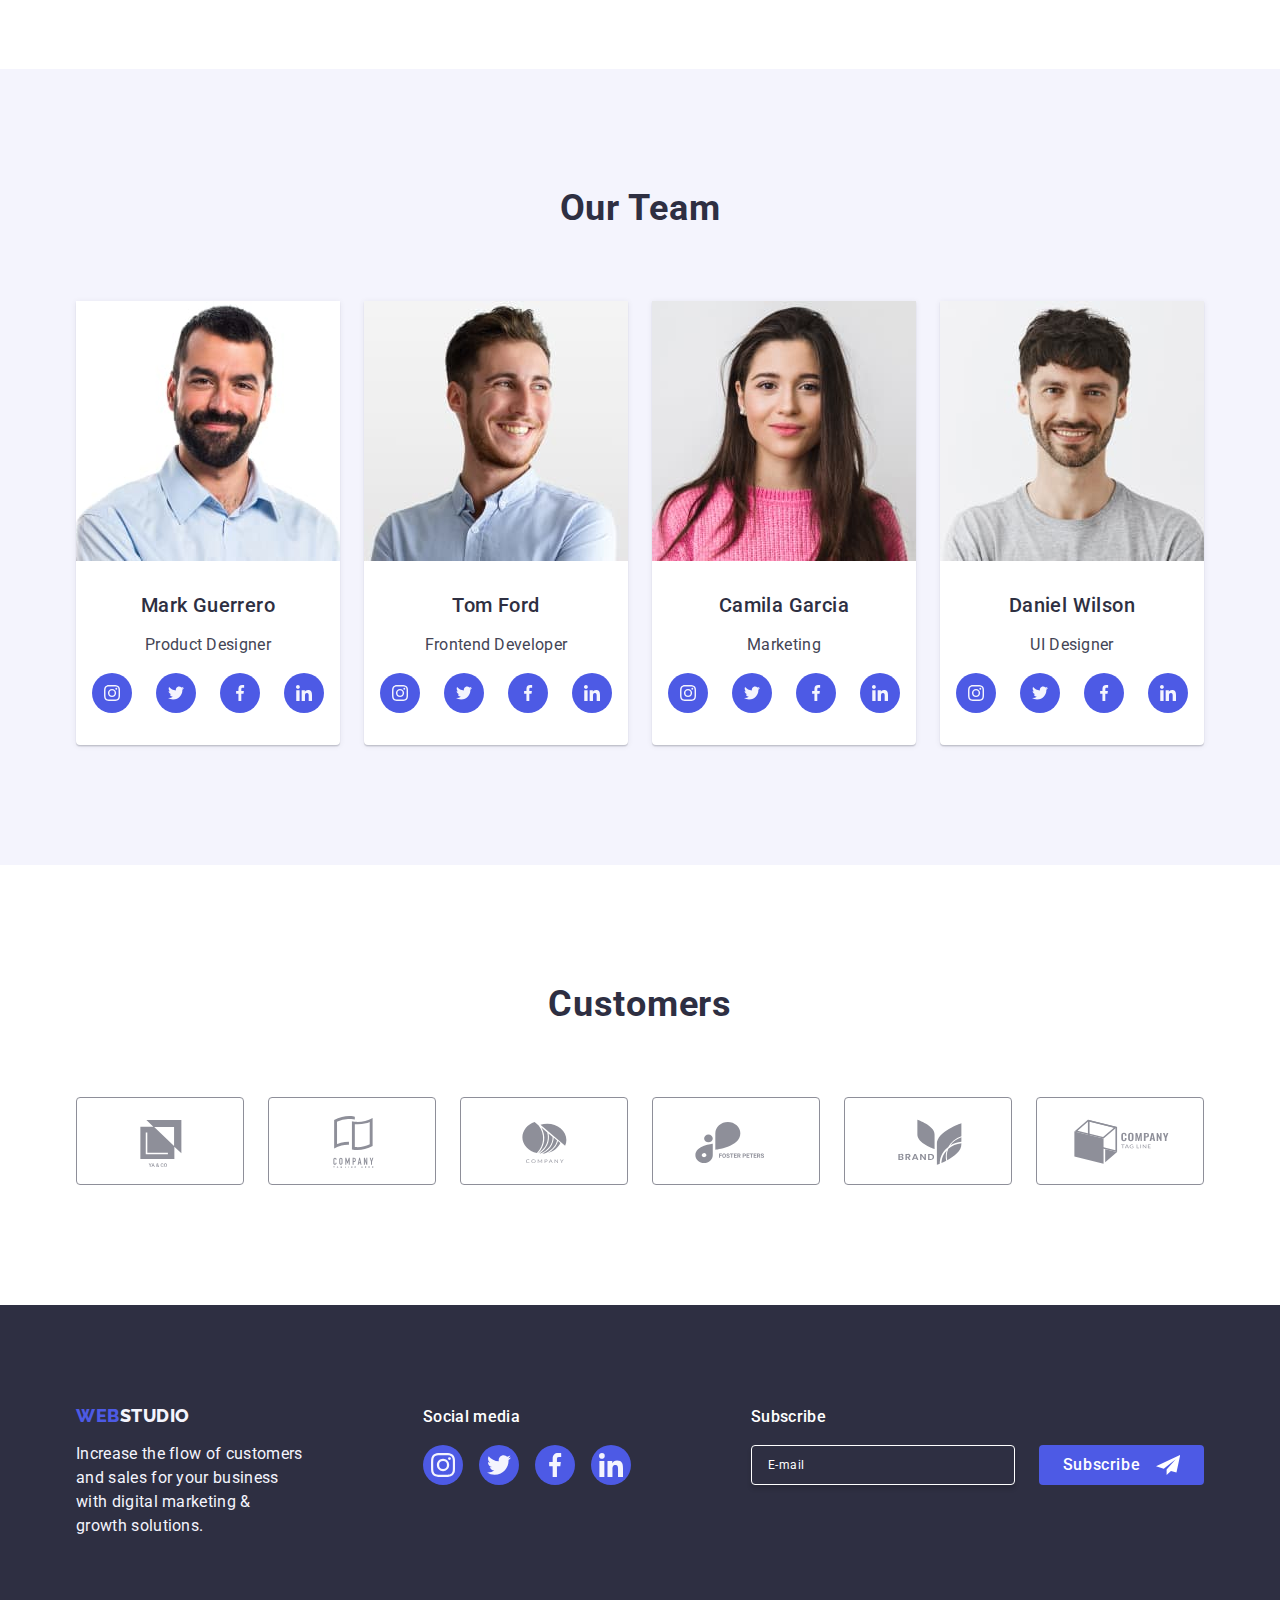
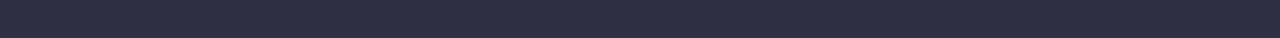
==== commit 63b29275: "footer fixed" ====
--- a/index.html
+++ b/index.html
@@ -456,12 +456,14 @@
         <div class="footer-right">
           <p class="footer-paragraph-title">Subscribe</p>
           <form class="footer-form">
-            <input
-              class="footer-mail"
-              type="email"
-              name="user-mail"
-              placeholder="E-mail"
-            />
+            <label class="footer-label">
+              <input
+                class="footer-mail"
+                type="email"
+                name="user-email"
+                placeholder="E-mail"
+              />
+            </label>
             <button type="submit" class="footer-button main-button">
               Subscribe
               <svg class="footer-icon" width="24" height="24">
@@ -483,34 +485,34 @@
         <p class="modal-title">Leave your contacts and we will call you back</p>
         <form class="form">
           <label class="form-input-field">
-            <p class="form-label">Name</p>
-            <div class="form-input-thumb">
+            <span class="form-label">Name</span>
+            <span class="form-input-thumb">
               <input type="text" class="form-input" name="user-name" />
               <svg class="form-icon" width="18" height="18">
                 <use href="./images/icons.svg#icon-person"></use>
               </svg>
-            </div>
+            </span>
           </label>
           <label class="form-input-field">
-            <p class="form-label">Phone</p>
-            <div class="form-input-thumb">
+            <span class="form-label">Phone</span>
+            <span class="form-input-thumb">
               <input type="tel" class="form-input" name="user-phone" />
               <svg class="form-icon" width="18" height="24">
                 <use href="./images/icons.svg#icon-phone"></use>
               </svg>
-            </div>
+            </span>
           </label>
           <label class="form-input-field">
-            <p class="form-label">Email</p>
-            <div class="form-input-thumb">
+            <span class="form-label">Email</span>
+            <span class="form-input-thumb">
               <input type="email" class="form-input" name="user-email" />
               <svg class="form-icon" width="18" height="24">
                 <use href="./images/icons.svg#icon-email"></use>
               </svg>
-            </div>
+            </span>
           </label>
           <label class="form-textarea-field">
-            <p class="form-label">Comment</p>
+            <span class="form-label">Comment</span>
             <textarea
               class="form-textarea"
               name="user-comment"
--- a/css/styles.css
+++ b/css/styles.css
@@ -512,15 +512,15 @@
 
 .footer-mail {
   padding: 8px 16px;
-  background-color: transparent;
   width: 264px;
   height: 40px;
   font-size: 12px;
-  line-height: 2;
+  line-height: 1.5;
   letter-spacing: 0.48px;
   color: var(--white-background);
   border-radius: 4px;
   border: 1px solid var(--white-background);
+  background-color: transparent;
   box-shadow: 0px 4px 4px 0px rgba(0, 0, 0, 0.15);
 }
 
@@ -538,13 +538,13 @@
 .footer-button {
   display: flex;
   align-items: center;
-  gap: 16px;
+  justify-content: center;
   min-width: 165px;
   height: 40px;
-  padding-left: 24px;
 }
 
 .footer-icon {
+  margin-left: 16px;
   fill: var(--white-background);
 }
 
@@ -766,6 +766,7 @@
 .form-input-thumb {
   position: relative;
   margin-bottom: 8px;
+  display: block;
 }
 
 .form-input {
